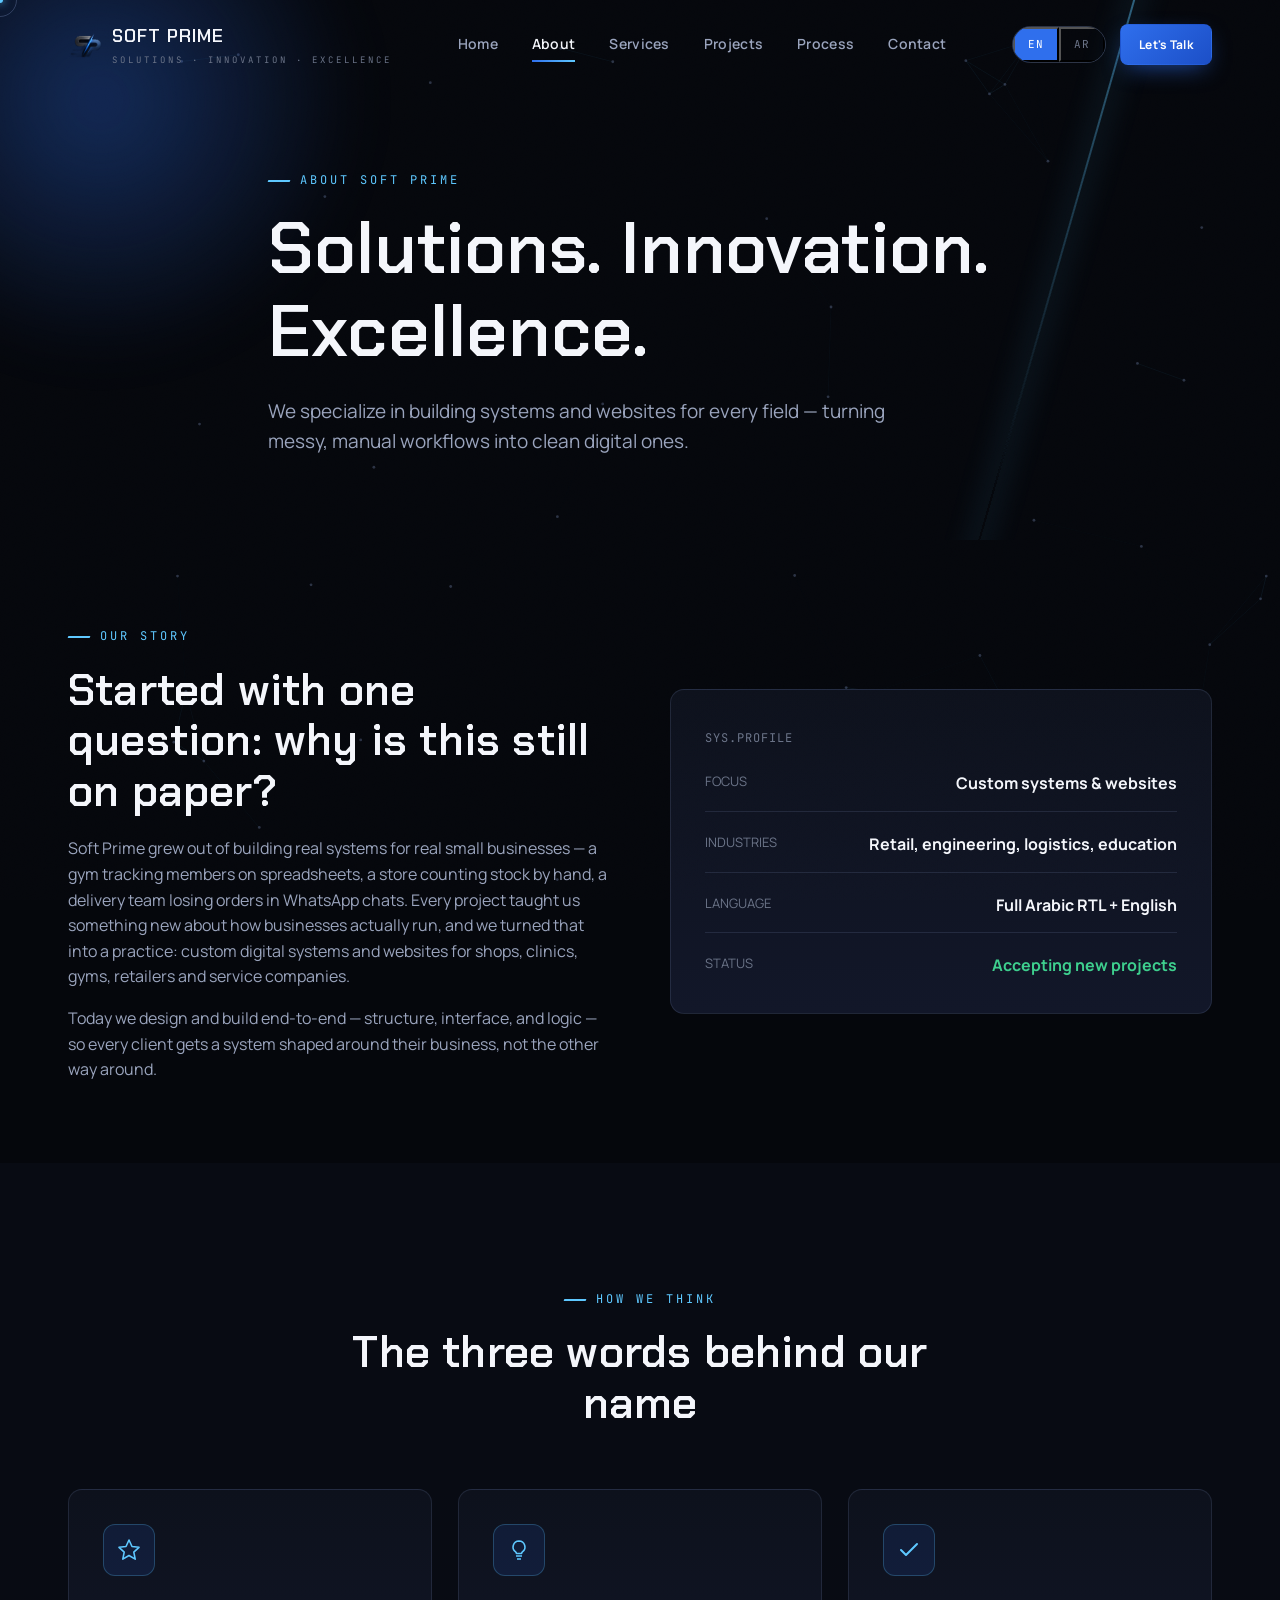
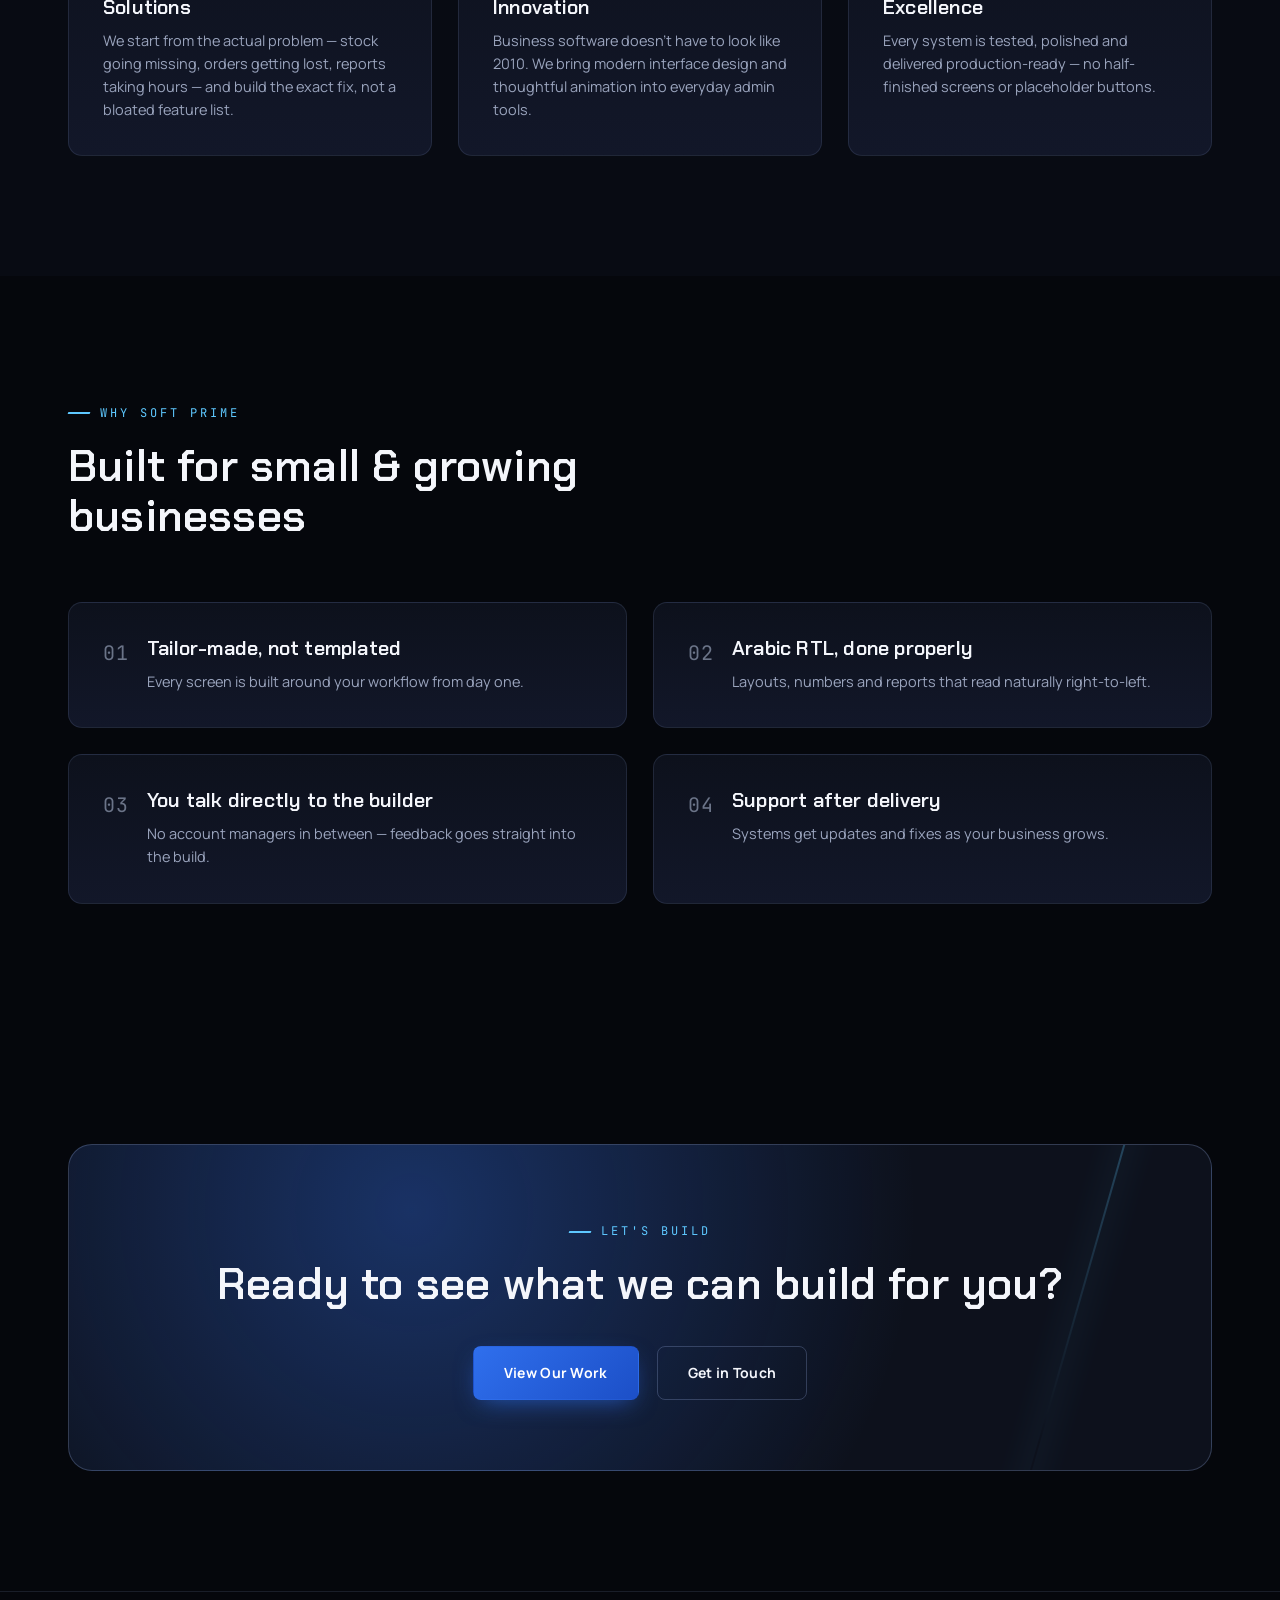
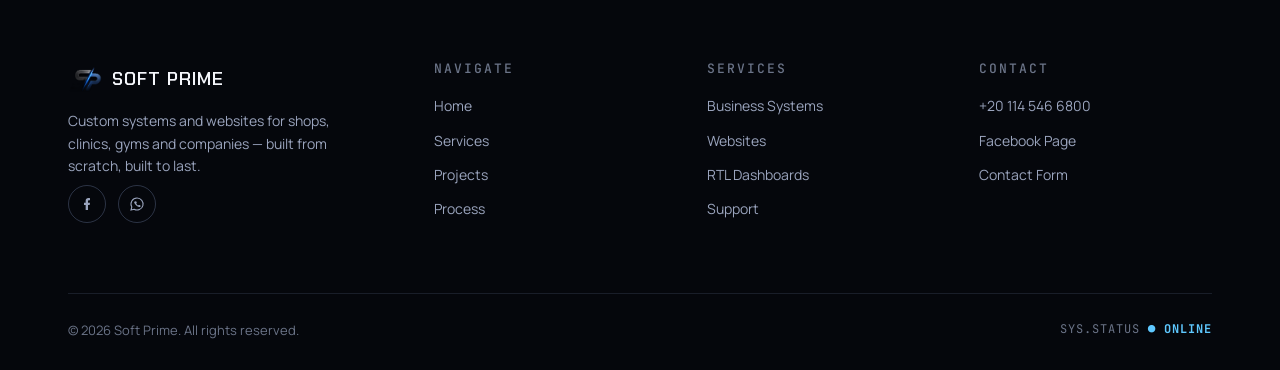
==== about/index.html @ 84809994 "Add files via upload" ====
<!DOCTYPE html>
<html lang="en" dir="ltr">
<head>
<meta charset="UTF-8">
<meta name="viewport" content="width=device-width, initial-scale=1.0">
<title>About — Soft Prime</title>
<meta name="description" content="Soft Prime is a systems studio specializing in custom software, Arabic RTL dashboards and websites across every industry.">
<link rel="icon" href="../assets/images/brand/favicon.png">
<link rel="preconnect" href="https://fonts.googleapis.com">
<link rel="preconnect" href="https://fonts.gstatic.com" crossorigin>
<link href="https://fonts.googleapis.com/css2?family=Chakra+Petch:wght@400;500;600;700&family=Manrope:wght@400;500;600;700;800&family=Tajawal:wght@400;500;700;800;900&family=JetBrains+Mono:wght@400;500&display=swap" rel="stylesheet">
<link rel="stylesheet" href="../assets/css/style.css">
</head>
<body>

<canvas id="bg-canvas"></canvas>
<div class="grain"></div>
<div class="scroll-beam"></div>

<nav class="navbar">
  <div class="container nav-inner">
    <a href="../home/index.html" class="brand">
      <img src="../assets/images/brand/logo-icon.png" alt="Soft Prime">
      <span>SOFT PRIME<span class="sub" data-en="SOLUTIONS · INNOVATION · EXCELLENCE" data-ar="حلول · ابتكار · تميز">SOLUTIONS · INNOVATION · EXCELLENCE</span></span>
    </a>
    <div class="nav-links">
      <a href="../home/index.html" data-en="Home" data-ar="الرئيسية">Home</a>
      <a href="../about/index.html" class="active" data-en="About" data-ar="من نحن">About</a>
      <a href="../services/index.html" data-en="Services" data-ar="خدماتنا">Services</a>
      <a href="../projects/index.html" data-en="Projects" data-ar="أعمالنا">Projects</a>
      <a href="../process/index.html" data-en="Process" data-ar="آلية العمل">Process</a>
      <a href="../contact/index.html" data-en="Contact" data-ar="تواصل معنا">Contact</a>
    </div>
    <div class="nav-actions">
      <div class="lang-switch">
        <button data-lang="en">EN</button>
        <button data-lang="ar">AR</button>
      </div>
      <a href="https://wa.me/201145466800" target="_blank" class="btn btn-primary" style="padding:10px 18px;font-size:12px;">
        <span data-en="Let's Talk" data-ar="تواصل الآن">Let's Talk</span>
      </a>
      <div class="nav-burger"><span></span><span></span><span></span></div>
    </div>
  </div>
</nav>

<div class="mobile-menu">
  <a href="../home/index.html" data-en="Home" data-ar="الرئيسية">Home</a>
  <a href="../about/index.html" class="active" data-en="About" data-ar="من نحن">About</a>
  <a href="../services/index.html" data-en="Services" data-ar="خدماتنا">Services</a>
  <a href="../projects/index.html" data-en="Projects" data-ar="أعمالنا">Projects</a>
  <a href="../process/index.html" data-en="Process" data-ar="آلية العمل">Process</a>
  <a href="../contact/index.html" data-en="Contact" data-ar="تواصل معنا">Contact</a>
</div>

<section class="hero" style="min-height:60vh; padding-bottom:40px;">
  <div class="hero-glow g1"></div>
  <div class="hero-slash s1"></div>
  <div class="container hero-content">
    <div class="eyebrow" data-en="ABOUT SOFT PRIME" data-ar="عن سوفت برايم">ABOUT SOFT PRIME</div>
    <h1 data-en="Solutions. Innovation. Excellence." data-ar="حلول. ابتكار. تميز.">Solutions. Innovation. Excellence.</h1>
    <p class="lead" style="margin-top:22px;" data-en="We specialize in building systems and websites for every field — turning messy, manual workflows into clean digital ones." data-ar="إحنا متخصصون في صناعة السيستمز والويبسايتس لكل المجالات — بنحول طريقة الشغل اليدوية والمعقدة لنظام رقمي منظم وسهل.">We specialize in building systems and websites for every field — turning messy, manual workflows into clean digital ones.</p>
  </div>
</section>

<section class="section-tight">
  <div class="container">
    <div class="grid grid-2" style="gap:60px; align-items:center;">
      <div class="reveal">
        <div class="eyebrow" data-en="OUR STORY" data-ar="قصتنا">OUR STORY</div>
        <h2 data-en="Started with one question: why is this still on paper?" data-ar="بدأنا بسؤال واحد: ليه لسه شغلك ماشي بالورقة والقلم؟">Started with one question: why is this still on paper?</h2>
        <p style="margin-top:20px;" data-en="Soft Prime grew out of building real systems for real small businesses — a gym tracking members on spreadsheets, a store counting stock by hand, a delivery team losing orders in WhatsApp chats. Every project taught us something new about how businesses actually run, and we turned that into a practice: custom digital systems and websites for shops, clinics, gyms, retailers and service companies." data-ar="بدأت Soft Prime من بناء أنظمة حقيقية لأصحاب أعمال حقيقيين — جيم بيتابع أعضاءه بملف إكسل، محل بيعد بضاعته بإيده، وفريق شحن بيضيع الأوردرات في شاتات واتساب. كل مشروع علّمنا حاجة جديدة عن طريقة شغل الناس الفعلية، وحولنا الخبرة دي لتخصص: أنظمة رقمية ومواقع مخصصة للمحلات والعيادات والجيمات والمتاجر وشركات الخدمات.">Soft Prime grew out of building real systems for real small businesses — a gym tracking members on spreadsheets, a store counting stock by hand, a delivery team losing orders in WhatsApp chats. Every project taught us something new about how businesses actually run, and we turned that into a practice: custom digital systems and websites for shops, clinics, gyms, retailers and service companies.</p>
        <p style="margin-top:16px;" data-en="Today we design and build end-to-end — structure, interface, and logic — so every client gets a system shaped around their business, not the other way around." data-ar="دلوقتي بنصمم ونبني النظام بالكامل — الهيكلة والواجهة والمنطق البرمجي — عشان كل عميل ياخد نظام متصمم على مقاس شغله، مش العكس.">Today we design and build end-to-end — structure, interface, and logic — so every client gets a system shaped around their business, not the other way around.</p>
      </div>
      <div class="reveal-scale">
        <div class="panel">
          <span class="sys-tag">SYS.PROFILE</span>
          <div style="margin-top:22px; display:flex; flex-direction:column; gap:20px;">
            <div style="display:flex; justify-content:space-between; border-bottom:1px solid var(--line); padding-bottom:14px;">
              <span style="font-size:13px; color:var(--muted);" data-en="FOCUS" data-ar="التخصص">FOCUS</span>
              <b data-en="Custom systems &amp; websites" data-ar="أنظمة ومواقع مخصصة" data-html>Custom systems &amp; websites</b>
            </div>
            <div style="display:flex; justify-content:space-between; border-bottom:1px solid var(--line); padding-bottom:14px;">
              <span style="font-size:13px; color:var(--muted);" data-en="INDUSTRIES" data-ar="المجالات">INDUSTRIES</span>
              <b data-en="Retail, engineering, logistics, education" data-ar="تجزئة، هندسة، لوجستيات، تعليم">Retail, engineering, logistics, education</b>
            </div>
            <div style="display:flex; justify-content:space-between; border-bottom:1px solid var(--line); padding-bottom:14px;">
              <span style="font-size:13px; color:var(--muted);" data-en="LANGUAGE" data-ar="اللغة">LANGUAGE</span>
              <b data-en="Full Arabic RTL + English" data-ar="عربي RTL كامل + إنجليزي">Full Arabic RTL + English</b>
            </div>
            <div style="display:flex; justify-content:space-between;">
              <span style="font-size:13px; color:var(--muted);" data-en="STATUS" data-ar="الحالة">STATUS</span>
              <b style="color:var(--success);" data-en="Accepting new projects" data-ar="بنستقبل مشاريع جديدة">Accepting new projects</b>
            </div>
          </div>
        </div>
      </div>
    </div>
  </div>
</section>

<!-- PILLARS -->
<section class="section" style="background:var(--ink-2);">
  <div class="container">
    <div class="section-head center reveal">
      <div class="eyebrow" data-en="HOW WE THINK" data-ar="طريقة تفكيرنا">HOW WE THINK</div>
      <h2 data-en="The three words behind our name" data-ar="الكلمات الثلاثة اللي في اسمنا">The three words behind our name</h2>
    </div>
    <div class="grid grid-3 stagger">
      <div class="panel tilt reveal">
        <div class="icon-box"><svg viewBox="0 0 24 24" fill="none"><path d="M12 2l3 6.5 7 .8-5.2 4.8 1.4 7-6.2-3.6-6.2 3.6 1.4-7L2 9.3l7-.8z" stroke="currentColor" stroke-width="1.6" stroke-linejoin="round"/></svg></div>
        <h3 data-en="Solutions" data-ar="حلول">Solutions</h3>
        <p data-en="We start from the actual problem — stock going missing, orders getting lost, reports taking hours — and build the exact fix, not a bloated feature list." data-ar="بنبدأ من المشكلة الحقيقية — بضاعة بتضيع، أوردرات بتتلخبط، تقارير بتاخد ساعات — وبنبني الحل المناسب بالظبط، مش قايمة مميزات مبالغ فيها.">We start from the actual problem — stock going missing, orders getting lost, reports taking hours — and build the exact fix, not a bloated feature list.</p>
      </div>
      <div class="panel tilt reveal">
        <div class="icon-box"><svg viewBox="0 0 24 24" fill="none"><path d="M9 18h6M10 21h4M12 3a6 6 0 00-3.4 10.9c.5.4.8 1 .8 1.6h5.2c0-.6.3-1.2.8-1.6A6 6 0 0012 3z" stroke="currentColor" stroke-width="1.6" stroke-linejoin="round"/></svg></div>
        <h3 data-en="Innovation" data-ar="ابتكار">Innovation</h3>
        <p data-en="Business software doesn't have to look like 2010. We bring modern interface design and thoughtful animation into everyday admin tools." data-ar="مش شرط برامج الشغل تبقى شكلها قديم. بنجيب تصميم واجهات عصري وحركة مدروسة لأدوات الإدارة اليومية.">Business software doesn't have to look like 2010. We bring modern interface design and thoughtful animation into everyday admin tools.</p>
      </div>
      <div class="panel tilt reveal">
        <div class="icon-box"><svg viewBox="0 0 24 24" fill="none"><path d="M4 12l5 5L20 6" stroke="currentColor" stroke-width="2" stroke-linecap="round" stroke-linejoin="round"/></svg></div>
        <h3 data-en="Excellence" data-ar="تميز">Excellence</h3>
        <p data-en="Every system is tested, polished and delivered production-ready — no half-finished screens or placeholder buttons." data-ar="كل نظام بيتعمله اختبار وتلميع ويتسلم جاهز للاستخدام فعليًا — مفيش شاشات ناقصة أو أزرار بدون وظيفة.">Every system is tested, polished and delivered production-ready — no half-finished screens or placeholder buttons.</p>
      </div>
    </div>
  </div>
</section>

<!-- WHY CHOOSE US -->
<section class="section">
  <div class="container">
    <div class="section-head reveal">
      <div class="eyebrow" data-en="WHY SOFT PRIME" data-ar="ليه سوفت برايم">WHY SOFT PRIME</div>
      <h2 data-en="Built for small &amp; growing businesses" data-ar="متصمم للشركات الصغيرة والناشئة" data-html>Built for small &amp; growing businesses</h2>
    </div>
    <div class="grid grid-2 stagger">
      <div class="panel reveal" style="display:flex; gap:18px; align-items:flex-start;">
        <span class="sys-tag" style="font-size:20px;">01</span>
        <div><h3 data-en="Tailor-made, not templated" data-ar="مصمم خصيصًا مش قالب">Tailor-made, not templated</h3><p style="margin-top:8px;" data-en="Every screen is built around your workflow from day one." data-ar="كل شاشة بتتبني على شكل شغلك من أول يوم.">Every screen is built around your workflow from day one.</p></div>
      </div>
      <div class="panel reveal" style="display:flex; gap:18px; align-items:flex-start;">
        <span class="sys-tag" style="font-size:20px;">02</span>
        <div><h3 data-en="Arabic RTL, done properly" data-ar="عربي RTL بشكل صح">Arabic RTL, done properly</h3><p style="margin-top:8px;" data-en="Layouts, numbers and reports that read naturally right-to-left." data-ar="تصميم وأرقام وتقارير متظبطة تمامًا مع اتجاه اليمين لليسار.">Layouts, numbers and reports that read naturally right-to-left.</p></div>
      </div>
      <div class="panel reveal" style="display:flex; gap:18px; align-items:flex-start;">
        <span class="sys-tag" style="font-size:20px;">03</span>
        <div><h3 data-en="You talk directly to the builder" data-ar="بتتكلم مباشرة مع اللي بيبني نظامك">You talk directly to the builder</h3><p style="margin-top:8px;" data-en="No account managers in between — feedback goes straight into the build." data-ar="من غير وسطاء — أي ملاحظة بتدخل على طول في التنفيذ.">No account managers in between — feedback goes straight into the build.</p></div>
      </div>
      <div class="panel reveal" style="display:flex; gap:18px; align-items:flex-start;">
        <span class="sys-tag" style="font-size:20px;">04</span>
        <div><h3 data-en="Support after delivery" data-ar="دعم بعد التسليم">Support after delivery</h3><p style="margin-top:8px;" data-en="Systems get updates and fixes as your business grows." data-ar="الأنظمة بتاخد تحديثات وتعديلات مع نمو شغلك.">Systems get updates and fixes as your business grows.</p></div>
      </div>
    </div>
  </div>
</section>

<section class="section">
  <div class="container">
    <div class="cta-band reveal-scale">
      <div class="hero-slash s1" style="right:12%;"></div>
      <div class="eyebrow" style="justify-content:center;" data-en="LET'S BUILD" data-ar="يلا نبدأ">LET'S BUILD</div>
      <h2 data-en="Ready to see what we can build for you?" data-ar="جاهز تشوف نقدر نبنيلك ايه؟">Ready to see what we can build for you?</h2>
      <div class="hero-cta" style="justify-content:center;">
        <a href="../projects/index.html" class="btn btn-primary"><span class="shine"></span><span data-en="View Our Work" data-ar="شاهد أعمالنا">View Our Work</span></a>
        <a href="../contact/index.html" class="btn btn-ghost"><span data-en="Get in Touch" data-ar="تواصل معنا">Get in Touch</span></a>
      </div>
    </div>
  </div>
</section>

<footer>
  <div class="container">
    <div class="footer-grid">
      <div class="footer-brand">
        <a href="../home/index.html" class="brand"><img src="../assets/images/brand/logo-icon.png" alt="Soft Prime"><span>SOFT PRIME</span></a>
        <p data-en="Custom systems and websites for shops, clinics, gyms and companies — built from scratch, built to last." data-ar="أنظمة ومواقع مخصصة للمحلات والعيادات والجيمات والشركات — مبنية من الصفر وهتدوم معاك.">Custom systems and websites for shops, clinics, gyms and companies — built from scratch, built to last.</p>
        <div class="footer-social">
          <a href="https://web.facebook.com/profile.php?id=61592198713971" target="_blank" aria-label="Facebook"><svg width="16" height="16" viewBox="0 0 24 24" fill="none"><path d="M13.5 21v-7.5H16l.5-3.5h-3V8c0-1 .3-1.7 1.7-1.7H16.5V3.2C16.2 3.1 15.2 3 14 3c-2.4 0-4 1.5-4 4.2V10H7.5v3.5H10V21h3.5z" fill="currentColor"/></svg></a>
          <a href="https://wa.me/201145466800" target="_blank" aria-label="WhatsApp"><svg width="16" height="16" viewBox="0 0 24 24" fill="none"><path d="M12 3a9 9 0 00-7.8 13.5L3 21l4.6-1.2A9 9 0 1012 3z" stroke="currentColor" stroke-width="1.6"/><path d="M8.5 8.6c.2-.5.6-.9 1.5-.9.4 0 .8.3 1 .7l.6 1.4c.1.3.1.6-.1.8l-.6.7c-.1.1-.1.3 0 .5.5.9 1.4 1.8 2.3 2.3.2.1.4.1.5 0l.7-.6c.2-.2.5-.2.8-.1l1.4.6c.4.2.7.6.7 1 0 .9-.4 1.3-.9 1.5-1 .4-2.3.2-4-1-1.4-1-2.4-2-3.4-3.4-1.2-1.7-1.4-3-1-4z" fill="currentColor"/></svg></a>
        </div>
      </div>
      <div class="footer-col">
        <h4 data-en="NAVIGATE" data-ar="التنقل">NAVIGATE</h4>
        <a href="../home/index.html" data-en="Home" data-ar="الرئيسية">Home</a>
        <a href="../services/index.html" data-en="Services" data-ar="خدماتنا">Services</a>
        <a href="../projects/index.html" data-en="Projects" data-ar="أعمالنا">Projects</a>
        <a href="../process/index.html" data-en="Process" data-ar="آلية العمل">Process</a>
      </div>
      <div class="footer-col">
        <h4 data-en="SERVICES" data-ar="الخدمات">SERVICES</h4>
        <a href="../services/index.html" data-en="Business Systems" data-ar="أنظمة إدارة">Business Systems</a>
        <a href="../services/index.html" data-en="Websites" data-ar="مواقع إلكترونية">Websites</a>
        <a href="../services/index.html" data-en="RTL Dashboards" data-ar="لوحات تحكم عربية">RTL Dashboards</a>
        <a href="../services/index.html" data-en="Support" data-ar="الدعم">Support</a>
      </div>
      <div class="footer-col">
        <h4 data-en="CONTACT" data-ar="تواصل">CONTACT</h4>
        <a href="https://wa.me/201145466800" target="_blank">+20 114 546 6800</a>
        <a href="https://web.facebook.com/profile.php?id=61592198713971" target="_blank" data-en="Facebook Page" data-ar="صفحة الفيسبوك">Facebook Page</a>
        <a href="../contact/index.html" data-en="Contact Form" data-ar="نموذج التواصل">Contact Form</a>
      </div>
    </div>
    <div class="footer-bottom">
      <span data-en="© 2026 Soft Prime. All rights reserved." data-ar="© 2026 Soft Prime. جميع الحقوق محفوظة.">© 2026 Soft Prime. All rights reserved.</span>
      <span class="sys-tag">SYS.STATUS <b>● ONLINE</b></span>
    </div>
  </div>
</footer>

<div class="to-top" aria-label="Back to top"><svg width="18" height="18" viewBox="0 0 24 24" fill="none"><path d="M12 19V5M5 12l7-7 7 7" stroke="currentColor" stroke-width="2" stroke-linecap="round" stroke-linejoin="round"/></svg></div>

<script src="../assets/js/main.js"></script>
</body>
</html>
---- assets/css/style.css ----
/* =========================================================
   SOFT PRIME — Design System
   Signature: "The Prime Cut" — a diagonal blue slash motif
   pulled directly from the S/P mark, used across loader,
   dividers, hovers and tags.
   ========================================================= */

:root{
  --ink:#05070c;
  --ink-2:#080b13;
  --panel:#0d111c;
  --panel-2:#121729;
  --line:rgba(148,168,220,0.14);
  --line-strong:rgba(148,168,220,0.28);
  --blue:#2f6fed;
  --blue-2:#1c4fc7;
  --blue-bright:#5ec8ff;
  --steel:#9aa4bd;
  --white:#f4f6fb;
  --muted:#6b7488;
  --danger:#e2564f;
  --success:#3ecf8e;

  --font-display:'Chakra Petch', sans-serif;
  --font-body:'Manrope', sans-serif;
  --font-ar:'Tajawal', sans-serif;
  --font-mono:'JetBrains Mono', monospace;

  --container:1200px;
  --radius:14px;
  --ease:cubic-bezier(.16,.84,.44,1);
}

*,*::before,*::after{box-sizing:border-box; margin:0; padding:0;}
html{scroll-behavior:smooth;}
html,body{height:100%;}
body{
  background:var(--ink);
  color:var(--white);
  font-family:var(--font-body);
  font-size:16px;
  line-height:1.6;
  overflow-x:hidden;
  -webkit-font-smoothing:antialiased;
}
html[lang="ar"] body{font-family:var(--font-ar);}
img{max-width:100%; display:block;}
a{color:inherit; text-decoration:none;}
ul{list-style:none;}
button{font:inherit; cursor:pointer;}
input,textarea,select{font:inherit;}
::selection{background:var(--blue); color:#fff;}

@media (prefers-reduced-motion: reduce){
  *{animation-duration:.001ms !important; animation-iteration-count:1 !important; transition-duration:.001ms !important; scroll-behavior:auto !important;}
}

/* ---------- Utility ---------- */
.container{max-width:var(--container); margin:0 auto; padding:0 28px;}
.section{position:relative; padding:120px 0;}
.section-tight{padding:80px 0;}
.text-center{text-align:center;}
.hide{display:none !important;}
[data-i18n], [data-en]{transition:opacity .25s var(--ease);}
.lang-fade{opacity:0;}

html[dir="rtl"] .container{direction:rtl;}
html[dir="rtl"] .flip-x{transform:scaleX(-1);}

/* ---------- Scrollbar ---------- */
::-webkit-scrollbar{width:10px;}
::-webkit-scrollbar-track{background:var(--ink);}
::-webkit-scrollbar-thumb{background:linear-gradient(var(--blue-2),var(--blue)); border-radius:10px;}

/* ---------- Background canvas ---------- */
#bg-canvas{
  position:fixed; inset:0; width:100%; height:100%;
  z-index:0; pointer-events:none; opacity:.55;
}
.grain{
  position:fixed; inset:0; z-index:1; pointer-events:none; opacity:.035; mix-blend-mode:overlay;
  background-image:url("data:image/svg+xml,%3Csvg xmlns='http://www.w3.org/2000/svg' width='120' height='120'%3E%3Cfilter id='n'%3E%3CfeTurbulence type='fractalNoise' baseFrequency='0.9' numOctaves='2' stitchTiles='stitch'/%3E%3C/filter%3E%3Crect width='100%25' height='100%25' filter='url(%23n)'/%3E%3C/svg%3E");
}

/* ---------- Custom cursor ---------- */
.cursor-dot,.cursor-ring{
  position:fixed; top:0; left:0; pointer-events:none; z-index:9999;
  border-radius:50%; transform:translate(-50%,-50%);
  will-change:transform;
}
.cursor-dot{width:6px; height:6px; background:var(--blue-bright); box-shadow:0 0 8px var(--blue-bright);}
.cursor-ring{width:34px; height:34px; border:1px solid var(--line-strong); transition:width .25s var(--ease),height .25s var(--ease),border-color .25s var(--ease), background .25s var(--ease);}
.cursor-ring.active{width:56px; height:56px; border-color:var(--blue-bright); background:rgba(94,200,255,.08);}
@media (hover:none), (max-width:860px){ .cursor-dot,.cursor-ring{display:none;} }

/* ---------- Loader ---------- */
.loader-screen{
  position:fixed; inset:0; background:var(--ink); z-index:5000;
  display:flex; align-items:center; justify-content:center; flex-direction:column;
}
.loader-mark{position:relative; width:150px; height:150px; display:flex; align-items:center; justify-content:center;}
.loader-mark img{width:100%; height:100%; object-fit:contain; opacity:0; filter:drop-shadow(0 0 0 rgba(94,200,255,0));
  animation:markIn 1.2s var(--ease) .2s forwards;}
@keyframes markIn{
  0%{opacity:0; transform:scale(.8); filter:drop-shadow(0 0 0 rgba(94,200,255,0));}
  60%{opacity:1; transform:scale(1.04); filter:drop-shadow(0 0 26px rgba(94,200,255,.55));}
  100%{opacity:1; transform:scale(1); filter:drop-shadow(0 0 14px rgba(94,200,255,.35));}
}
.loader-slash{
  position:absolute; top:-20px; bottom:-20px; left:50%; width:3px;
  background:linear-gradient(var(--blue-bright), var(--blue));
  box-shadow:0 0 18px 2px var(--blue-bright);
  transform:translateX(-50%) rotate(18deg) scaleY(0);
  transform-origin:center; animation:slashDraw 1s var(--ease) .1s forwards;
}
@keyframes slashDraw{ to{ transform:translateX(-50%) rotate(18deg) scaleY(1);} }
.loader-word{margin-top:28px; font-family:var(--font-display); letter-spacing:6px; font-size:14px; color:var(--steel); opacity:0; animation:fadeUp .6s var(--ease) 1s forwards;}
.loader-bar-wrap{margin-top:22px; width:220px; height:2px; background:var(--line); position:relative; overflow:hidden;}
.loader-bar{position:absolute; inset:0; width:0%; background:linear-gradient(90deg,var(--blue),var(--blue-bright)); box-shadow:0 0 10px var(--blue-bright);}
.loader-pct{margin-top:12px; font-family:var(--font-mono); font-size:12px; color:var(--muted); letter-spacing:1px;}
.loader-enter{
  margin-top:26px; opacity:0; pointer-events:none;
  font-family:var(--font-mono); font-size:12px; letter-spacing:2px; color:var(--blue-bright);
  border:1px solid var(--line-strong); padding:10px 22px; border-radius:30px;
  transition:opacity .4s var(--ease);
}
.loader-enter.show{opacity:1; pointer-events:auto;}
.loader-curtain{position:fixed; inset:0; background:var(--ink); z-index:4999; transform:scaleX(0); transform-origin:right; }
.loader-fadeout{animation:loaderOut .7s var(--ease) forwards;}
@keyframes loaderOut{ to{opacity:0; visibility:hidden;} }
@keyframes fadeUp{ from{opacity:0; transform:translateY(10px);} to{opacity:1; transform:translateY(0);} }

/* ---------- Top progress beam (site pages) ---------- */
.scroll-beam{position:fixed; top:0; left:0; height:3px; width:0%; background:linear-gradient(90deg,var(--blue),var(--blue-bright)); box-shadow:0 0 10px var(--blue-bright); z-index:3000; transition:width .1s linear;}

/* ---------- Navbar ---------- */
.navbar{
  position:fixed; top:0; left:0; right:0; z-index:2000;
  padding:22px 0; transition:padding .35s var(--ease), background .35s var(--ease), border-color .35s var(--ease);
  border-bottom:1px solid transparent;
}
.navbar.scrolled{
  padding:12px 0; background:rgba(5,7,12,.78); backdrop-filter:blur(14px);
  border-color:var(--line);
}
.nav-inner{display:flex; align-items:center; justify-content:space-between; gap:24px;}
.brand{display:flex; align-items:center; gap:10px; font-family:var(--font-display); font-weight:600; letter-spacing:1px; font-size:18px;}
.brand img{width:34px; height:34px; object-fit:contain;}
.brand span.sub{display:block; font-family:var(--font-mono); font-size:9px; letter-spacing:3px; color:var(--muted); font-weight:400; margin-top:2px;}
.nav-links{display:flex; align-items:center; gap:34px;}
.nav-links a{
  position:relative; font-size:14px; font-weight:600; letter-spacing:.3px; color:var(--steel);
  padding:6px 0; transition:color .25s var(--ease);
}
.nav-links a::after{
  content:''; position:absolute; left:0; bottom:0; height:2px; width:0;
  background:linear-gradient(90deg,var(--blue),var(--blue-bright)); transition:width .3s var(--ease);
}
.nav-links a:hover, .nav-links a.active{color:var(--white);}
.nav-links a:hover::after, .nav-links a.active::after{width:100%;}
.nav-actions{display:flex; align-items:center; gap:14px;}
.lang-switch{
  display:flex; border:1px solid var(--line-strong); border-radius:30px; overflow:hidden; font-family:var(--font-mono); font-size:11px;
}
.lang-switch button{padding:7px 13px; background:transparent; color:var(--muted); letter-spacing:1px; transition:all .25s var(--ease);}
.lang-switch button.active{background:var(--blue); color:#fff;}
.nav-burger{display:none; flex-direction:column; gap:5px; width:26px; cursor:pointer;}
.nav-burger span{height:2px; background:var(--white); border-radius:2px; transition:.3s var(--ease);}

.mobile-menu{
  position:fixed; inset:0; z-index:1900; background:var(--ink-2);
  display:flex; flex-direction:column; align-items:center; justify-content:center; gap:26px;
  transform:translateY(-100%); transition:transform .5s var(--ease); 
}
.mobile-menu.open{transform:translateY(0);}
.mobile-menu a{font-family:var(--font-display); font-size:26px; color:var(--steel); opacity:0; transform:translateY(14px); transition:all .5s var(--ease);}
.mobile-menu.open a{opacity:1; transform:translateY(0);}
.mobile-menu a:nth-child(1){transition-delay:.05s;}
.mobile-menu a:nth-child(2){transition-delay:.1s;}
.mobile-menu a:nth-child(3){transition-delay:.15s;}
.mobile-menu a:nth-child(4){transition-delay:.2s;}
.mobile-menu a:nth-child(5){transition-delay:.25s;}
.mobile-menu a:nth-child(6){transition-delay:.3s;}
.mobile-menu a.active{color:var(--white);}

@media (max-width:900px){
  .nav-links{display:none;}
  .nav-burger{display:flex;}
}
@media (max-width:600px){
  .brand span.sub{display:none;}
  .brand{font-size:15px; white-space:nowrap;}
  .brand img{width:28px; height:28px;}
  .nav-actions{gap:8px;}
  .nav-actions .btn-primary{padding:8px 12px !important; font-size:11px !important;}
  .lang-switch button{padding:6px 9px;}
  .hero{padding-top:150px;}
}

/* ---------- Buttons ---------- */
.btn{
  position:relative; display:inline-flex; align-items:center; gap:10px; overflow:hidden;
  padding:15px 30px; border-radius:8px; font-weight:700; font-size:14px; letter-spacing:.3px;
  transition:transform .3s var(--ease), box-shadow .3s var(--ease);
  border:1px solid transparent;
}
.btn-primary{background:linear-gradient(135deg,var(--blue),var(--blue-2)); color:#fff; box-shadow:0 8px 24px -8px rgba(47,111,237,.7);}
.btn-primary:hover{transform:translateY(-3px); box-shadow:0 14px 30px -8px rgba(47,111,237,.85);}
.btn-ghost{border-color:var(--line-strong); color:var(--white);}
.btn-ghost:hover{border-color:var(--blue-bright); background:rgba(94,200,255,.06); transform:translateY(-3px);}
.btn .shine{position:absolute; top:0; left:-60%; width:40%; height:100%; background:linear-gradient(115deg, transparent, rgba(255,255,255,.35), transparent); transform:skewX(-20deg);}
.btn:hover .shine{animation:shine .8s var(--ease);}
@keyframes shine{ from{left:-60%;} to{left:130%;} }

/* ---------- Eyebrow / Tags ---------- */
.eyebrow{
  display:inline-flex; align-items:center; gap:10px; font-family:var(--font-mono); font-size:12px;
  letter-spacing:3px; color:var(--blue-bright); text-transform:uppercase; margin-bottom:18px;
}
.eyebrow::before{content:''; width:22px; height:2px; background:var(--blue-bright); display:inline-block; transform:skewX(-20deg);}
.sys-tag{font-family:var(--font-mono); font-size:12px; color:var(--muted); letter-spacing:1px;}
.sys-tag b{color:var(--blue-bright);}

h1,h2,h3,h4{font-family:var(--font-display); font-weight:600; line-height:1.15; letter-spacing:.2px;}
html[lang="ar"] h1, html[lang="ar"] h2, html[lang="ar"] h3, html[lang="ar"] h4{font-family:var(--font-ar); font-weight:800;}
h1{font-size:clamp(38px,6vw,72px);}
h2{font-size:clamp(28px,4vw,44px);}
h3{font-size:20px;}
p{color:var(--steel);}
.lead{font-size:19px; color:var(--steel); max-width:620px;}

/* ---------- Reveal ---------- */
.reveal{opacity:0; transform:translateY(36px); transition:opacity .8s var(--ease), transform .8s var(--ease);}
.reveal.in{opacity:1; transform:translateY(0);}
.reveal-scale{opacity:0; transform:scale(.92); transition:opacity .8s var(--ease), transform .8s var(--ease);}
.reveal-scale.in{opacity:1; transform:scale(1);}
.stagger .reveal:nth-child(1){transition-delay:.05s;}
.stagger .reveal:nth-child(2){transition-delay:.15s;}
.stagger .reveal:nth-child(3){transition-delay:.25s;}
.stagger .reveal:nth-child(4){transition-delay:.35s;}
.stagger .reveal:nth-child(5){transition-delay:.45s;}
.stagger .reveal:nth-child(6){transition-delay:.55s;}

/* ---------- Hero ---------- */
.hero{
  min-height:100vh; display:flex; align-items:center; position:relative; padding-top:120px; padding-bottom:80px;
  overflow:hidden;
}
.hero-slash{
  position:absolute; top:-10%; height:130%; width:2px; background:linear-gradient(var(--blue-bright),transparent 80%);
  opacity:.5; transform:rotate(16deg); box-shadow:0 0 30px 4px rgba(94,200,255,.35);
}
.hero-slash.s1{right:18%;}
.hero-slash.s2{right:22%; opacity:.25;}
.hero-glow{position:absolute; width:520px; height:520px; border-radius:50%; background:radial-gradient(circle, rgba(47,111,237,.35), transparent 70%); filter:blur(30px); z-index:0;}
.hero-glow.g1{top:-160px; left:-160px;}
.hero-glow.g2{bottom:-200px; right:-120px; background:radial-gradient(circle, rgba(94,200,255,.22), transparent 70%);}
.hero-content{position:relative; z-index:2; max-width:800px;}
.hero .word{display:inline-block; opacity:0; transform:translateY(26px) rotate(2deg); animation:wordUp .8s var(--ease) forwards;}
@keyframes wordUp{ to{opacity:1; transform:translateY(0) rotate(0);} }
.hero-cta{display:flex; gap:18px; margin-top:36px; flex-wrap:wrap;}
.hero-stats{display:flex; gap:46px; margin-top:70px; flex-wrap:wrap;}
.hero-stat b{display:block; font-family:var(--font-display); font-size:34px; color:var(--white);}
.hero-stat span{font-size:12px; color:var(--muted); letter-spacing:1px; font-family:var(--font-mono);}

/* ---------- Panels / Cards ---------- */
.panel{
  background:linear-gradient(180deg, var(--panel), var(--panel-2));
  border:1px solid var(--line); border-radius:var(--radius);
  padding:34px; position:relative; overflow:hidden;
  transition:border-color .35s var(--ease), transform .35s var(--ease), box-shadow .35s var(--ease);
}
.panel:hover{border-color:var(--line-strong); transform:translateY(-6px); box-shadow:0 20px 40px -20px rgba(0,0,0,.6);}
.panel::before{
  content:''; position:absolute; top:0; left:0; width:0; height:2px;
  background:linear-gradient(90deg,var(--blue),var(--blue-bright)); transition:width .5s var(--ease);
}
.panel:hover::before{width:100%;}
.panel .icon-box{
  width:52px; height:52px; border-radius:12px; display:flex; align-items:center; justify-content:center;
  background:rgba(47,111,237,.12); border:1px solid rgba(94,200,255,.25); margin-bottom:20px; color:var(--blue-bright);
}
.panel .icon-box svg{width:24px; height:24px;}
.panel h3{margin-bottom:10px;}
.panel p{font-size:14.5px;}
.panel .tag-row{display:flex; gap:8px; flex-wrap:wrap; margin-top:18px;}
.tag{font-family:var(--font-mono); font-size:11px; padding:4px 10px; border:1px solid var(--line); border-radius:20px; color:var(--muted);}

.grid{display:grid; gap:26px;}
.grid-2{grid-template-columns:repeat(2,1fr);}
.grid-3{grid-template-columns:repeat(3,1fr);}
.grid-4{grid-template-columns:repeat(4,1fr);}
@media (max-width:980px){ .grid-3,.grid-4{grid-template-columns:repeat(2,1fr);} }
@media (max-width:640px){ .grid-2,.grid-3,.grid-4{grid-template-columns:1fr;} }

/* ---------- Section head ---------- */
.section-head{max-width:640px; margin-bottom:60px;}
.section-head.center{margin-left:auto; margin-right:auto; text-align:center;}

/* ---------- Divider slash ---------- */
.cut-divider{position:relative; height:120px; margin:-1px 0; overflow:hidden;}
.cut-divider svg{width:100%; height:100%; display:block;}

/* ---------- Marquee ---------- */
.marquee{
  border-top:1px solid var(--line); border-bottom:1px solid var(--line);
  padding:22px 0; overflow:hidden; white-space:nowrap; background:var(--panel);
}
.marquee-track{display:inline-flex; gap:40px; animation:marquee 26s linear infinite;}
.marquee-track span{font-family:var(--font-display); font-size:20px; letter-spacing:2px; color:var(--muted); display:flex; align-items:center; gap:40px;}
.marquee-track span b{color:var(--blue-bright);}
@keyframes marquee{ from{transform:translateX(0);} to{transform:translateX(-50%);} }

/* ---------- Project cards ---------- */
.proj-card{
  border:1px solid var(--line); border-radius:var(--radius); overflow:hidden; background:var(--panel);
  cursor:pointer; transition:transform .4s var(--ease), border-color .4s var(--ease);
}
.proj-card:hover{transform:translateY(-8px); border-color:var(--line-strong);}
.proj-thumb{position:relative; aspect-ratio:16/9; overflow:hidden; background:#000;}
.proj-thumb img{width:100%; height:100%; object-fit:cover; object-position:top; transition:transform .6s var(--ease);}
.proj-card:hover .proj-thumb img{transform:scale(1.08);}
.proj-thumb::after{content:''; position:absolute; inset:0; background:linear-gradient(180deg, transparent 40%, rgba(5,7,12,.9)); opacity:.7;}
.proj-num{position:absolute; top:14px; left:14px; font-family:var(--font-mono); font-size:11px; color:var(--blue-bright); background:rgba(5,7,12,.7); border:1px solid var(--line-strong); padding:4px 10px; border-radius:20px; z-index:2;}
.proj-body{padding:26px;}
.proj-body h3{margin-bottom:8px;}
.proj-body p{font-size:14px; margin-bottom:14px;}
.proj-link{font-family:var(--font-mono); font-size:12px; color:var(--blue-bright); display:inline-flex; align-items:center; gap:8px; letter-spacing:1px;}
.proj-link svg{width:14px; height:14px; transition:transform .3s var(--ease);}
.proj-card:hover .proj-link svg{transform:translateX(4px);}
html[dir="rtl"] .proj-card:hover .proj-link svg{transform:translateX(-4px);}

/* ---------- Lightbox ---------- */
.lightbox{position:fixed; inset:0; background:rgba(3,4,8,.92); backdrop-filter:blur(10px); z-index:4000; display:flex; align-items:center; justify-content:center; opacity:0; pointer-events:none; transition:opacity .4s var(--ease);}
.lightbox.open{opacity:1; pointer-events:auto;}
.lightbox-inner{max-width:1000px; width:90%; max-height:88vh; display:flex; flex-direction:column; gap:18px; transform:scale(.94); transition:transform .4s var(--ease);}
.lightbox.open .lightbox-inner{transform:scale(1);}
.lightbox-stage{position:relative; border:1px solid var(--line-strong); border-radius:12px; overflow:hidden; background:#000;}
.lightbox-stage img{width:100%; max-height:60vh; object-fit:contain; background:#000;}
.lightbox-head{display:flex; justify-content:space-between; align-items:flex-start; gap:20px;}
.lightbox-close{border:1px solid var(--line-strong); border-radius:50%; width:42px; height:42px; display:flex; align-items:center; justify-content:center; color:var(--white); flex-shrink:0;}
.lightbox-close:hover{border-color:var(--blue-bright); color:var(--blue-bright);}
.lightbox-thumbs{display:flex; gap:10px; overflow-x:auto;}
.lightbox-thumbs img{width:90px; height:56px; object-fit:cover; border-radius:6px; opacity:.5; cursor:pointer; border:1px solid transparent; transition:.25s;}
.lightbox-thumbs img.active{opacity:1; border-color:var(--blue-bright);}
.lightbox-nav{position:absolute; top:50%; transform:translateY(-50%); width:44px; height:44px; border-radius:50%; background:rgba(5,7,12,.6); border:1px solid var(--line-strong); display:flex; align-items:center; justify-content:center; color:#fff; z-index:2;}
.lightbox-nav.prev{left:14px;} .lightbox-nav.next{right:14px;}
.lightbox-nav:hover{border-color:var(--blue-bright); color:var(--blue-bright);}
.lightbox-counter{position:absolute; bottom:10px; left:50%; transform:translateX(-50%); font-family:var(--font-mono); font-size:11px; color:var(--muted); background:rgba(5,7,12,.7); padding:4px 10px; border-radius:20px; z-index:2;}

/* ---------- Project detail page ---------- */
.proj-hero-head{display:flex; justify-content:space-between; align-items:flex-end; gap:30px; flex-wrap:wrap;}
.proj-hero-chips{display:flex; gap:10px; flex-wrap:wrap; margin-top:20px;}
.proj-meta-panel{display:grid; grid-template-columns:repeat(4,1fr); gap:1px; background:var(--line); border:1px solid var(--line); border-radius:var(--radius); overflow:hidden; margin-top:50px;}
.proj-meta-item{background:var(--panel); padding:22px 26px;}
.proj-meta-item span{display:block; font-family:var(--font-mono); font-size:11px; color:var(--muted); letter-spacing:1px; margin-bottom:8px;}
.proj-meta-item b{font-size:15px;}
@media (max-width:800px){ .proj-meta-panel{grid-template-columns:repeat(2,1fr);} }

.feature-list{display:grid; grid-template-columns:repeat(2,1fr); gap:22px;}
@media (max-width:700px){ .feature-list{grid-template-columns:1fr;} }
.feature-item{display:flex; gap:16px; align-items:flex-start; padding:20px; border:1px solid var(--line); border-radius:12px; transition:border-color .3s var(--ease), transform .3s var(--ease);}
.feature-item:hover{border-color:var(--line-strong); transform:translateY(-3px);}
.feature-item .icon-box{width:40px; height:40px; flex-shrink:0; margin-bottom:0;}
.feature-item .icon-box svg{width:19px; height:19px;}
.feature-item h4{font-size:15px; margin-bottom:6px;}
.feature-item p{font-size:13.5px;}

.gallery-grid{display:grid; grid-template-columns:repeat(3,1fr); gap:16px;}
@media (max-width:760px){ .gallery-grid{grid-template-columns:repeat(2,1fr);} }
.gallery-item{position:relative; border-radius:10px; overflow:hidden; border:1px solid var(--line); aspect-ratio:16/10; cursor:pointer;}
.gallery-item img{width:100%; height:100%; object-fit:cover; object-position:top; transition:transform .5s var(--ease);}
.gallery-item:hover img{transform:scale(1.07);}
.gallery-item::after{content:'';position:absolute; inset:0; background:linear-gradient(180deg,transparent 60%, rgba(5,7,12,.75)); opacity:.5; transition:opacity .3s;}
.gallery-item:hover::after{opacity:.8;}
.gallery-item .zoom-ic{position:absolute; bottom:12px; right:12px; width:32px; height:32px; border-radius:50%; background:rgba(5,7,12,.7); border:1px solid var(--line-strong); display:flex; align-items:center; justify-content:center; color:#fff; opacity:0; transform:scale(.8); transition:all .3s var(--ease);}
html[dir="rtl"] .gallery-item .zoom-ic{right:auto; left:12px;}
.gallery-item:hover .zoom-ic{opacity:1; transform:scale(1);}

.proj-switch{display:flex; justify-content:space-between; align-items:center; gap:20px; padding-top:40px; border-top:1px solid var(--line); flex-wrap:wrap;}
.proj-switch a{display:flex; flex-direction:column; gap:6px; max-width:260px;}
.proj-switch a.next{text-align:right; margin-left:auto;}
html[dir="rtl"] .proj-switch a.next{text-align:left; margin-left:0; margin-right:auto;}
.proj-switch span{font-family:var(--font-mono); font-size:11px; color:var(--muted); letter-spacing:1px;}
.proj-switch b{font-size:16px; font-family:var(--font-display); color:var(--white); transition:color .3s;}
.proj-switch a:hover b{color:var(--blue-bright);}

/* ---------- Filter tabs ---------- */
.filter-row{display:flex; gap:12px; flex-wrap:wrap; margin-bottom:46px;}
.filter-btn{padding:9px 20px; border:1px solid var(--line); border-radius:30px; font-size:13px; font-weight:600; color:var(--muted); transition:.3s var(--ease);}
.filter-btn.active,.filter-btn:hover{border-color:var(--blue-bright); color:var(--white); background:rgba(94,200,255,.08);}

/* ---------- Timeline (process) ---------- */
.timeline{position:relative; margin-top:60px;}
.timeline-line{position:absolute; top:0; bottom:0; left:34px; width:2px; background:var(--line);}
.timeline-progress{position:absolute; top:0; left:34px; width:2px; height:0%; background:linear-gradient(var(--blue),var(--blue-bright)); box-shadow:0 0 10px var(--blue-bright); transition:height .3s linear;}
html[dir="rtl"] .timeline-line, html[dir="rtl"] .timeline-progress{left:auto; right:34px;}
.tl-item{position:relative; padding-left:90px; margin-bottom:64px;}
html[dir="rtl"] .tl-item{padding-left:0; padding-right:90px;}
.tl-dot{
  position:absolute; left:14px; top:0; width:42px; height:42px; border-radius:50%; background:var(--panel);
  border:2px solid var(--line-strong); display:flex; align-items:center; justify-content:center;
  font-family:var(--font-mono); font-size:13px; color:var(--muted); transition:all .4s var(--ease);
}
html[dir="rtl"] .tl-dot{left:auto; right:14px;}
.tl-item.in .tl-dot{border-color:var(--blue-bright); color:var(--blue-bright); box-shadow:0 0 18px rgba(94,200,255,.4);}
.tl-item h3{margin-bottom:10px;}
.tl-item p{max-width:560px;}

/* ---------- Stats strip ---------- */
.stats-strip{border-top:1px solid var(--line); border-bottom:1px solid var(--line); padding:60px 0;}

/* ---------- CTA band ---------- */
.cta-band{
  position:relative; border-radius:24px; padding:70px 50px; text-align:center; overflow:hidden;
  background:radial-gradient(circle at 30% 20%, rgba(47,111,237,.35), transparent 60%), var(--panel);
  border:1px solid var(--line-strong);
}
.cta-band h2{margin-bottom:18px;}
.cta-band p{max-width:520px; margin:0 auto 34px;}
.cta-band .hero-slash{opacity:.3;}

/* ---------- Footer ---------- */
footer{padding:70px 0 30px; border-top:1px solid var(--line); position:relative; z-index:2;}
.footer-grid{display:grid; grid-template-columns:1.4fr 1fr 1fr 1fr; gap:40px; margin-bottom:60px;}
@media (max-width:800px){ .footer-grid{grid-template-columns:1fr 1fr;} }
.footer-brand .brand{margin-bottom:14px;}
.footer-brand p{font-size:14px; max-width:280px;}
.footer-col h4{font-size:13px; letter-spacing:2px; color:var(--muted); margin-bottom:18px; font-family:var(--font-mono); font-weight:500;}
.footer-col a{display:block; font-size:14px; color:var(--steel); margin-bottom:12px; transition:color .25s;}
.footer-col a:hover{color:var(--blue-bright);}
.footer-social{display:flex; gap:12px; margin-top:8px;}
.footer-social a{width:38px; height:38px; border:1px solid var(--line-strong); border-radius:50%; display:flex; align-items:center; justify-content:center; color:var(--steel);}
.footer-social a:hover{color:var(--blue-bright); border-color:var(--blue-bright);}
.footer-bottom{display:flex; justify-content:space-between; align-items:center; flex-wrap:wrap; gap:14px; padding-top:26px; border-top:1px solid var(--line); font-size:13px; color:var(--muted);}

/* ---------- Back to top ---------- */
.to-top{
  position:fixed; bottom:28px; right:28px; width:48px; height:48px; border-radius:50%;
  background:var(--panel-2); border:1px solid var(--line-strong); display:flex; align-items:center; justify-content:center;
  color:var(--white); z-index:1500; opacity:0; pointer-events:none; transform:translateY(10px);
  transition:all .35s var(--ease);
}
html[dir="rtl"] .to-top{right:auto; left:28px;}
.to-top.show{opacity:1; pointer-events:auto; transform:translateY(0);}
.to-top:hover{border-color:var(--blue-bright); color:var(--blue-bright);}

/* ---------- Contact ---------- */
.contact-grid{display:grid; grid-template-columns:1fr 1fr; gap:50px; align-items:start;}
@media (max-width:860px){ .contact-grid{grid-template-columns:1fr;} }
.field{margin-bottom:22px;}
.field label{display:block; font-size:12px; font-family:var(--font-mono); letter-spacing:1px; color:var(--muted); margin-bottom:8px;}
.field input, .field textarea{
  width:100%; background:var(--panel); border:1px solid var(--line); border-radius:8px; padding:14px 16px; color:var(--white);
  transition:border-color .3s var(--ease);
}
.field input:focus, .field textarea:focus{outline:none; border-color:var(--blue-bright); box-shadow:0 0 0 3px rgba(94,200,255,.12);}
.field textarea{resize:vertical; min-height:120px;}
.contact-info-item{display:flex; gap:18px; align-items:flex-start; margin-bottom:30px;}
.contact-info-item .icon-box{flex-shrink:0;}
.contact-info-item h4{margin-bottom:6px; font-size:15px; font-family:var(--font-body); font-weight:700;}
html[lang="ar"] .contact-info-item h4{font-family:var(--font-ar);}
.contact-info-item p{font-size:14px;}
.contact-info-item a{color:var(--blue-bright);}

/* Accessibility */
a:focus-visible, button:focus-visible, input:focus-visible, textarea:focus-visible{
  outline:2px solid var(--blue-bright); outline-offset:3px;
}

/* Page fade transition overlay */
.page-fade{position:fixed; inset:0; background:var(--ink); z-index:6000; opacity:0; pointer-events:none; transition:opacity .45s var(--ease);}
.page-fade.active{opacity:1; pointer-events:auto;}
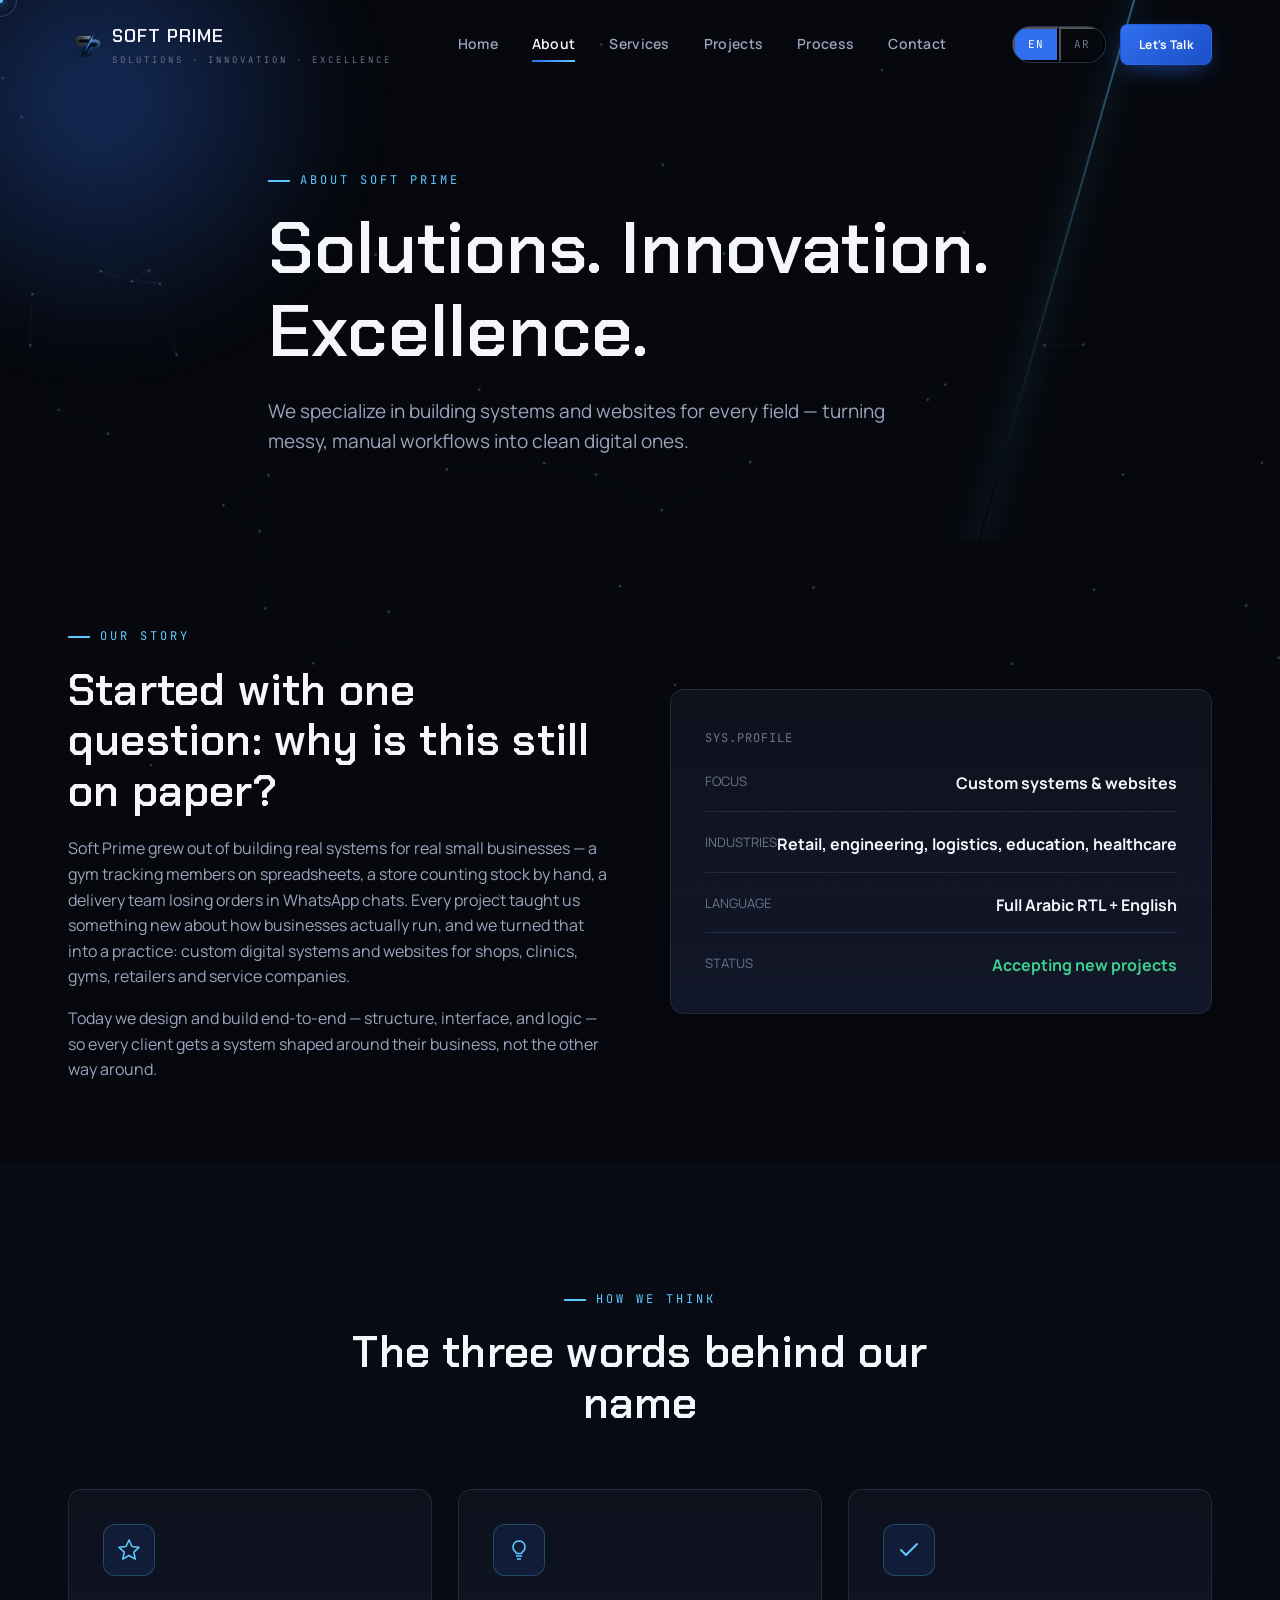
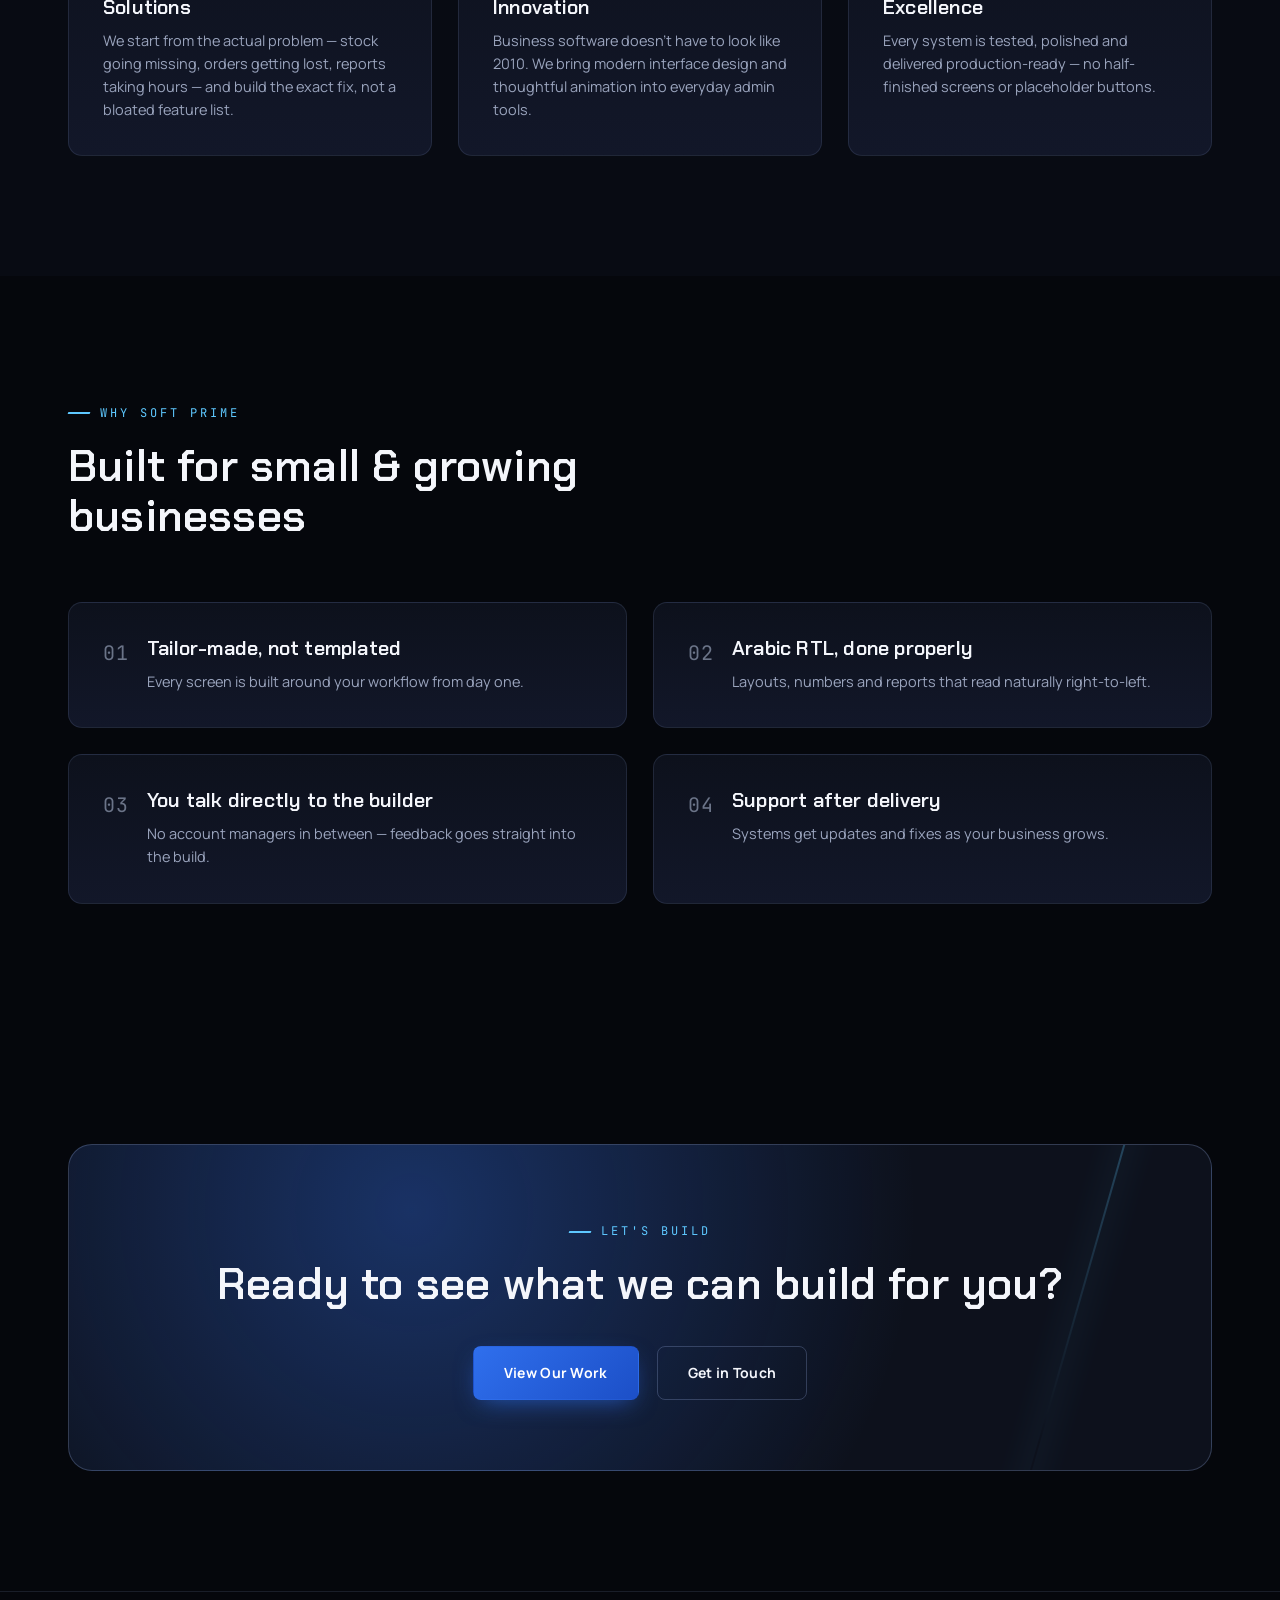
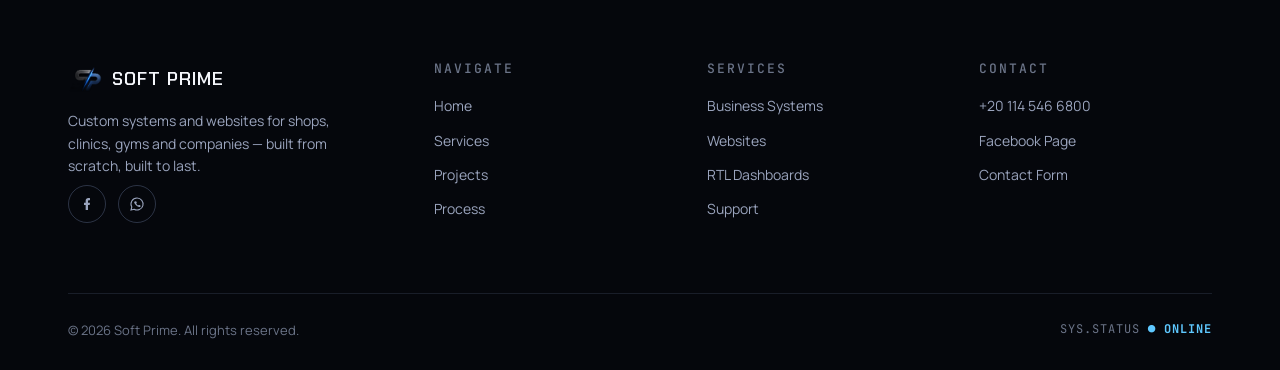
==== commit a224285b: "Add files via upload" ====
--- a/about/index.html
+++ b/about/index.html
@@ -82,7 +82,7 @@
             </div>
             <div style="display:flex; justify-content:space-between; border-bottom:1px solid var(--line); padding-bottom:14px;">
               <span style="font-size:13px; color:var(--muted);" data-en="INDUSTRIES" data-ar="المجالات">INDUSTRIES</span>
-              <b data-en="Retail, engineering, logistics, education" data-ar="تجزئة، هندسة، لوجستيات، تعليم">Retail, engineering, logistics, education</b>
+              <b data-en="Retail, engineering, logistics, education, healthcare" data-ar="تجزئة، هندسة، لوجستيات، تعليم، صحة">Retail, engineering, logistics, education, healthcare</b>
             </div>
             <div style="display:flex; justify-content:space-between; border-bottom:1px solid var(--line); padding-bottom:14px;">
               <span style="font-size:13px; color:var(--muted);" data-en="LANGUAGE" data-ar="اللغة">LANGUAGE</span>
